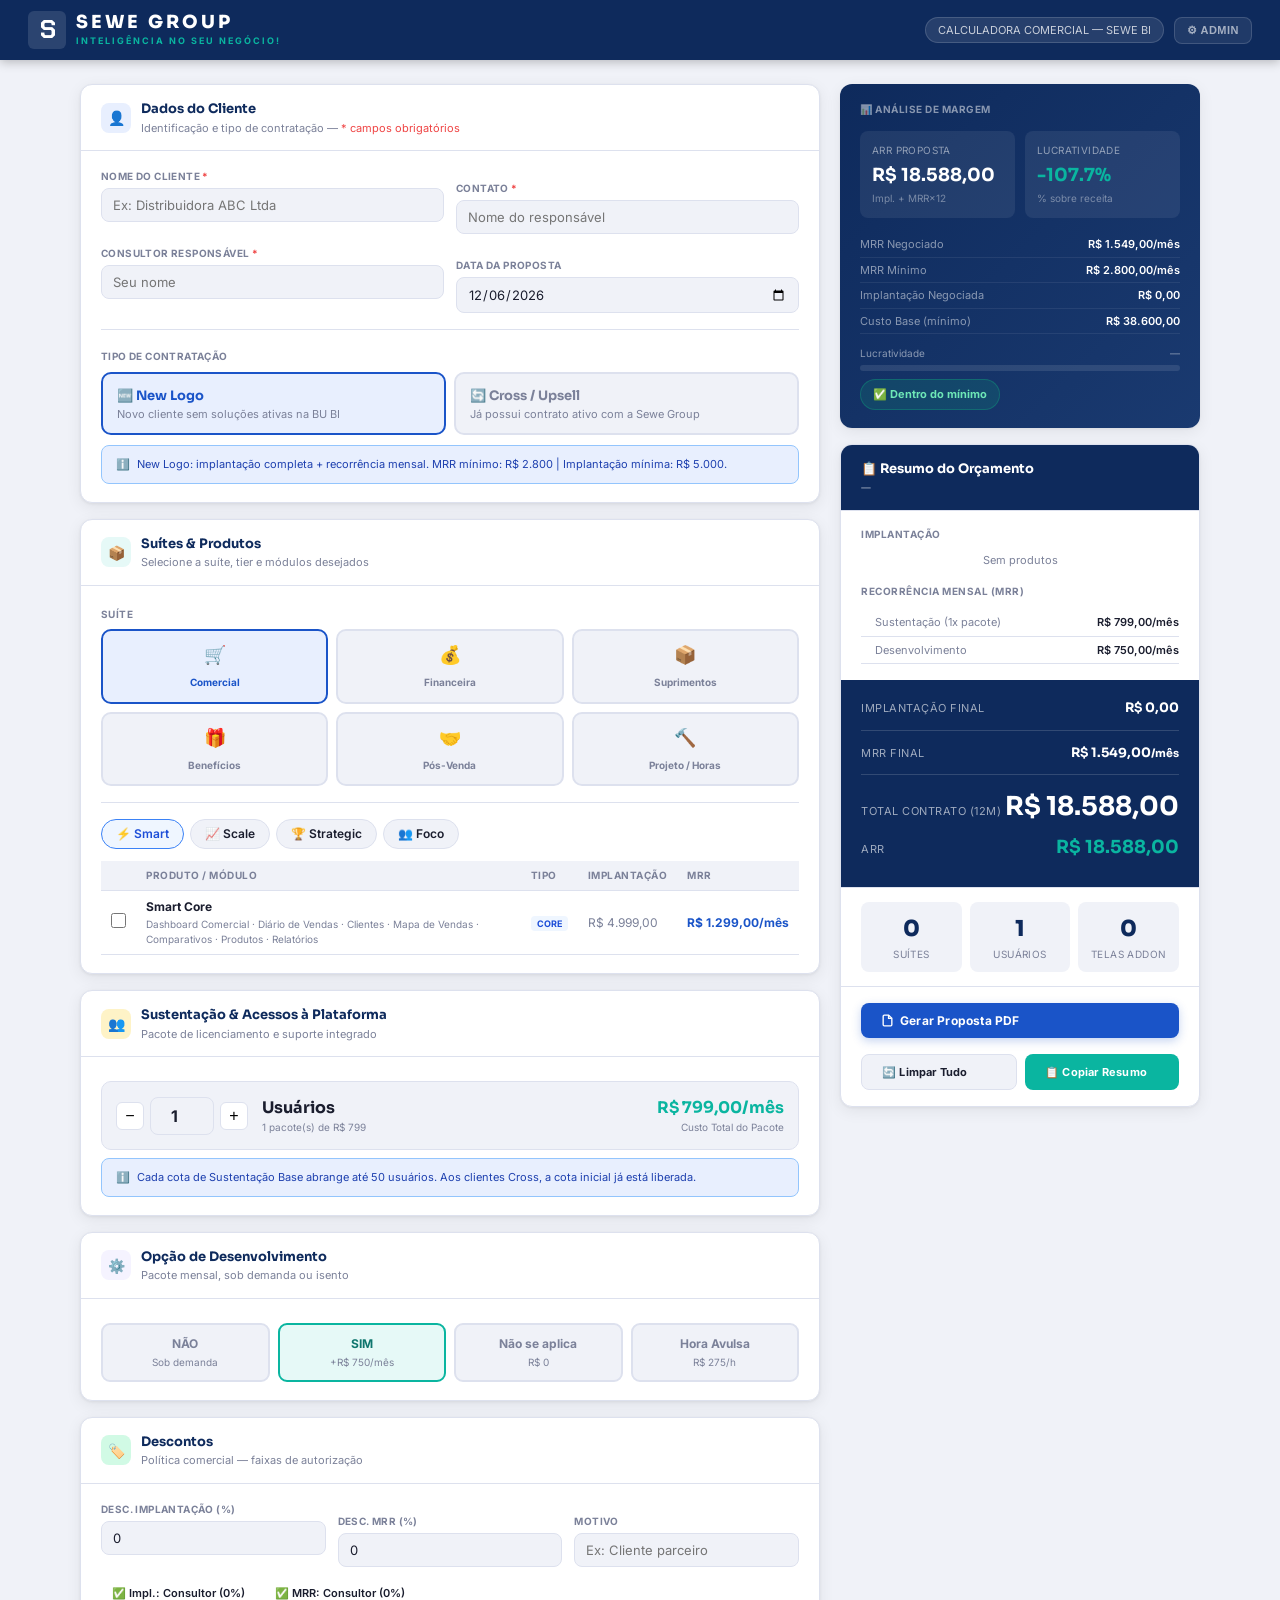
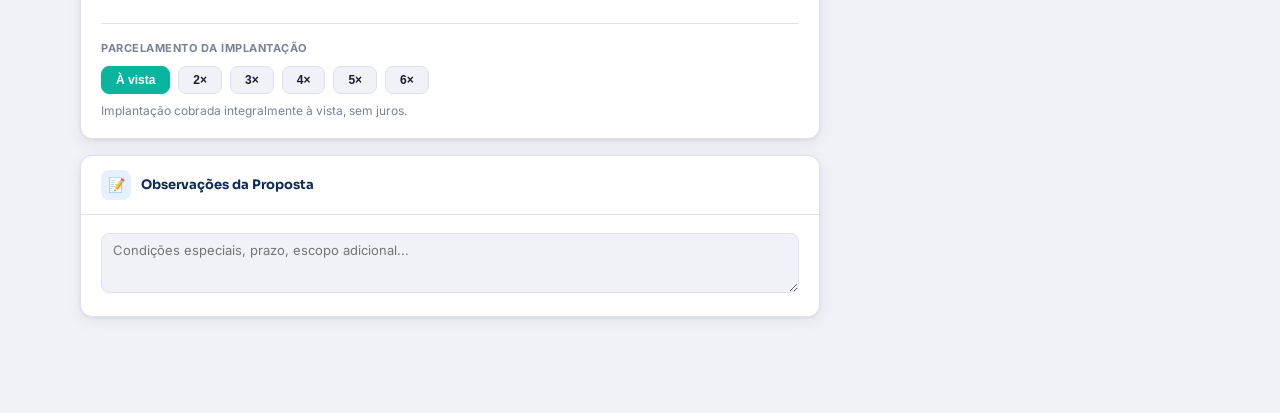
==== index.html @ e5d55eb3 "Update index.html" ====
<!DOCTYPE html>
<html lang="pt-BR">
<head>
<meta charset="UTF-8">
<meta name="viewport" content="width=device-width, initial-scale=1.0">
<title>Calculadora Comercial — Sewe Group BI</title>
<link rel="stylesheet" href="style.css">
<link href="https://fonts.googleapis.com/css2?family=Inter:wght@300;400;500;600;700&family=Sora:wght@600;700;800&family=Chakra+Petch:wght@700;800&display=swap" rel="stylesheet">
</head>
<body>

<div class="hdr">
  <div class="hdr-logo">
    <svg width="38" height="38" viewBox="0 0 38 38" fill="none" xmlns="http://www.w3.org/2000/svg">
      <rect width="38" height="38" rx="6" fill="white" fill-opacity="0.12"/>
      <text x="19" y="27" text-anchor="middle" font-family="'Chakra Petch','Arial Black',sans-serif" font-weight="800" font-size="26" fill="white" letter-spacing="-1">S</text>
    </svg>
    <div>
      <div style="color:#fff;font-family:'Sora',sans-serif;font-size:18px;font-weight:800;letter-spacing:3px;line-height:1.1">SEWE GROUP</div>
      <div style="color:#0ab5a0;font-size:9px;font-weight:700;letter-spacing:2px;text-transform:uppercase;margin-top:1px">Inteligência no seu negócio!</div>
    </div>
  </div>
  <div style="display:flex;align-items:center;gap:10px">
    <div class="hdr-pill">CALCULADORA COMERCIAL &mdash; SEWE BI</div>
    <button onclick="abrirAdmin()" title="Administração de Preços" style="background:rgba(255,255,255,.08);border:1px solid rgba(255,255,255,.15);color:rgba(255,255,255,.6);border-radius:8px;padding:6px 12px;cursor:pointer;font-size:11px;font-weight:600;letter-spacing:.5px;transition:all .2s" onmouseover="this.style.background='rgba(255,255,255,.18)';this.style.color='#fff'" onmouseout="this.style.background='rgba(255,255,255,.08)';this.style.color='rgba(255,255,255,.6)'">⚙ ADMIN</button>
  </div>
</div>

<div class="page">
<div class="main-grid">

<div>

  <div class="card">
    <div class="ch"><div class="ci blue">👤</div><div><div class="ct">Dados do Cliente</div><div class="cs">Identificação e tipo de contratação — <span style="color:var(--danger)">* campos obrigatórios</span></div></div></div>
    <div class="cb">
      <div class="g2">
        <div class="field"><label>Nome do Cliente <span style="color:var(--danger)">*</span></label><input type="text" id="cName" placeholder="Ex: Distribuidora ABC Ltda" oninput="calc();clearErr(this)"></div>
        <div class="field"><label>Contato <span style="color:var(--danger)">*</span></label><input type="text" id="cContact" placeholder="Nome do responsável" oninput="clearErr(this)"></div>
      </div>
      <div class="g2" style="margin-top:12px">
        <div class="field"><label>Consultor Responsável <span style="color:var(--danger)">*</span></label><input type="text" id="cConsult" placeholder="Seu nome" oninput="clearErr(this)"></div>
        <div class="field"><label>Data da Proposta</label><input type="date" id="cDate"></div>
      </div>
      <div class="divider"></div>
      <label>Tipo de Contratação</label>
      <div class="type-wrap">
        <div class="type-btn active" id="tb-NEWLOGO" onclick="setType('NEWLOGO')">
          <div class="type-tag">🆕 New Logo</div>
          <div class="type-desc">Novo cliente sem soluções ativas na BU BI</div>
        </div>
        <div class="type-btn" id="tb-CROSS" onclick="setType('CROSS')">
          <div class="type-tag">🔄 Cross / Upsell</div>
          <div class="type-desc">Já possui contrato ativo com a Sewe Group</div>
        </div>
      </div>
      <div id="type-alert" class="alert info" style="margin-top:10px">
        <span>ℹ️</span><span id="type-alert-txt">New Logo: implantação completa + recorrência mensal. MRR mínimo: R$ 2.800 | Implantação mínima: R$ 5.000.</span>
      </div>
    </div>
  </div>

  <div class="card">
    <div class="ch"><div class="ci teal">📦</div><div><div class="ct">Suítes & Produtos</div><div class="cs">Selecione a suíte, tier e módulos desejados</div></div></div>
    <div class="cb">
      <label>Suíte</label>
      <div class="suite-grid">
        <div class="suite-btn sel" id="sb-COMERCIAL" onclick="setSuite('COMERCIAL')"><span class="suite-emoji">🛒</span><span class="suite-lbl">Comercial</span></div>
        <div class="suite-btn" id="sb-FINANCEIRA" onclick="setSuite('FINANCEIRA')"><span class="suite-emoji">💰</span><span class="suite-lbl">Financeira</span></div>
        <div class="suite-btn" id="sb-SUPRIMENTOS" onclick="setSuite('SUPRIMENTOS')"><span class="suite-emoji">📦</span><span class="suite-lbl">Suprimentos</span></div>
        <div class="suite-btn" id="sb-BENEFICIOS" onclick="setSuite('BENEFICIOS')"><span class="suite-emoji">🎁</span><span class="suite-lbl">Benefícios</span></div>
        <div class="suite-btn" id="sb-POSVENDA" onclick="setSuite('POSVENDA')"><span class="suite-emoji">🤝</span><span class="suite-lbl">Pós-Venda</span></div>
        <div class="suite-btn" id="sb-PROJETO" onclick="setSuite('PROJETO')"><span class="suite-emoji">🔨</span><span class="suite-lbl">Projeto / Horas</span></div>
      </div>
      <div class="divider"></div>
      <div id="tier-tabs-wrap"></div>
      <table class="ptable">
        <thead><tr>
          <th style="width:28px"></th>
          <th>Produto / Módulo</th>
          <th>Tipo</th>
          <th>Implantação</th>
          <th>MRR</th>
        </tr></thead>
        <tbody id="ptbody"></tbody>
      </table>
    </div>
  </div>

  <div class="card" id="projeto-card" style="display:none">
    <div class="ch"><div class="ci purple">🔨</div><div><div class="ct">Suite Projeto — Horas de Desenvolvimento</div><div class="cs">Orçamento por hora técnica — valor padrão R$ 275/h</div></div></div>
    <div class="cb">
      <div class="g3">
        <div class="field">
          <label>Quantidade de Horas</label>
          <div style="display:flex;align-items:center;gap:6px">
            <button class="ubtn" onclick="changeHoras(-5)">−</button>
            <input type="number" id="projHoras" value="10" min="1" oninput="calc()" style="text-align:center;font-size:16px;font-weight:700">
            <button class="ubtn" onclick="changeHoras(5)">+</button>
          </div>
        </div>
        <div class="field">
          <label>Valor por Hora (R$)</label>
          <input type="number" id="projValHora" value="275" min="150" oninput="calc()" placeholder="275">
          <div id="proj-hora-alert" style="font-size:10px;color:var(--muted);margin-top:3px">Padrão: R$ 275/h · Mínimo: R$ 150/h</div>
        </div>
        <div class="field">
          <label>Total do Projeto</label>
          <div style="background:var(--bg);border:1.5px solid var(--border);border-radius:8px;padding:9px 12px;font-family:'Sora',sans-serif;font-size:16px;font-weight:700;color:var(--primary)" id="projTotal">R$ 0</div>
        </div>
      </div>
      <div class="field" style="margin-top:12px">
        <label>Descrição do Trabalho</label>
        <textarea id="projDesc" rows="3" placeholder="Descreva brevemente o escopo das horas: ex. Integração com ERP Totvs..."></textarea>
      </div>
      <div id="proj-min-alert" class="alert warn" style="margin-top:10px;display:none">
        <span>⚠️</span><span>Valor hora abaixo do mínimo de custo. O projeto ficará com margem negativa.</span>
      </div>
    </div>
  </div>

  <div class="card">
    <div class="ch"><div class="ci warn">👥</div><div><div class="ct">Sustentação & Acessos à Plataforma</div><div class="cs">Pacote de licenciamento e suporte integrado</div></div></div>
    <div class="cb">
      <div class="users-box">
        <div class="users-ctrl">
          <button class="ubtn" onclick="changeU(-1)">−</button>
          <input type="number" id="uQty" value="1" min="1" max="999" oninput="calc()">
          <button class="ubtn" onclick="changeU(1)">+</button>
        </div>
        <div class="u-unit">
          <div class="u-price" style="font-size: 16px; color: var(--text);">Usuários</div>
          <div class="u-label" id="sust-lbl-pacotes">1 pacote(s) de Sustentação Base</div>
        </div>
        <div class="u-total">
          <div class="u-totalval" id="sust-val-display" style="color:var(--teal)">R$ 799/mês</div>
          <div class="u-totallbl">Custo Total do Pacote</div>
        </div>
      </div>
      <div class="alert info" style="margin-top:8px">
        <span>ℹ️</span>
        <span id="user-alert-txt">Cada cota de Sustentação Base abrange até 50 usuários. Aos clientes Cross, a cota inicial já está liberada.</span>
      </div>
      <div id="sust-cross-msg" style="display:none;margin-top:6px;padding:10px 14px;background:rgba(10,181,160,.08);border:1.5px solid rgba(10,181,160,.25);border-radius:9px;font-size:12px;color:var(--teal)">
        ✓ Contrato Cross: Cota inicial de até 50 usuários liberada sem custo adicional.
      </div>
    </div>
  </div>

  <div class="card">
    <div class="ch"><div class="ci purple">⚙️</div><div><div class="ct">Opção de Desenvolvimento</div><div class="cs">Pacote mensal, sob demanda ou isento</div></div></div>
    <div class="cb">
      <div class="dev-select-wrap">
        <div class="dev-opt" id="dev-NAO" onclick="setDev('NAO')"><div class="dev-opt-lbl">NÃO</div><div class="dev-opt-val">Sob demanda</div></div>
        <div class="dev-opt active" id="dev-SIM" onclick="setDev('SIM')"><div class="dev-opt-lbl">SIM</div><div class="dev-opt-val">+R$ 750/mês</div></div>
        <div class="dev-opt" id="dev-NAOSE" onclick="setDev('NAOSE')"><div class="dev-opt-lbl">Não se aplica</div><div class="dev-opt-val">R$ 0</div></div>
        <div class="dev-opt" id="dev-HORA" onclick="setDev('HORA')"><div class="dev-opt-lbl">Hora Avulsa</div><div class="dev-opt-val">R$ 275/h</div></div>
      </div>
    </div>
  </div>

  <div class="card">
    <div class="ch"><div class="ci green">🏷️</div><div><div class="ct">Descontos</div><div class="cs">Política comercial — faixas de autorização</div></div></div>
    <div class="cb">
      <div class="g3">
        <div class="field"><label>Desc. Implantação (%)</label><input type="number" id="dImpl" value="0" min="0" max="100" step="1" oninput="calc()"></div>
        <div class="field"><label>Desc. MRR (%)</label><input type="number" id="dMRR" value="0" min="0" max="100" step="1" oninput="calc()"></div>
        <div class="field"><label>Motivo</label><input type="text" id="dReason" placeholder="Ex: Cliente parceiro"></div>
      </div>
      <div style="margin-top:10px">
        <span id="dfx-impl" class="dfx ok">✅ Implantação: Consultor</span>
        <span id="dfx-mrr" class="dfx ok">✅ MRR: Consultor</span>
      </div>
      <div id="disc-alert" style="display:none"></div>

      <div class="divider" style="margin:14px 0"></div>
      <label style="font-size:11px;font-weight:700;text-transform:uppercase;letter-spacing:.5px;color:var(--muted)">Parcelamento da Implantação</label>
      <div style="display:flex;gap:8px;flex-wrap:wrap;margin-top:8px" id="parcelas-btns">
        <button class="parcela-btn active" onclick="setParcelas(1)" data-p="1">À vista</button>
        <button class="parcela-btn" onclick="setParcelas(2)" data-p="2">2×</button>
        <button class="parcela-btn" onclick="setParcelas(3)" data-p="3">3×</button>
        <button class="parcela-btn" onclick="setParcelas(4)" data-p="4">4×</button>
        <button class="parcela-btn" onclick="setParcelas(5)" data-p="5">5×</button>
        <button class="parcela-btn" onclick="setParcelas(6)" data-p="6">6×</button>
      </div>
      <div id="parcela-preview" style="margin-top:8px;font-size:12px;color:var(--muted)">Implantação cobrada integralmente à vista, sem juros.</div>
    </div>
  </div>

  <div class="card">
    <div class="ch"><div class="ci blue">📝</div><div><div class="ct">Observações da Proposta</div></div></div>
    <div class="cb">
      <textarea id="propNotes" placeholder="Condições especiais, prazo, escopo adicional..."></textarea>
    </div>
  </div>

</div><div class="sidebar">

  <div class="margin-panel no-print">
    <div class="mp-title">📊 Análise de Margem</div>
    <div class="mp-grid">
      <div class="mp-box">
        <div class="mp-box-lbl">ARR Proposta</div>
        <div class="mp-box-val" id="mp-arr">R$ 0</div>
        <div class="mp-box-sub">Impl. + MRR×12</div>
      </div>
      <div class="mp-box highlight">
        <div class="mp-box-lbl">Lucratividade</div>
        <div class="mp-box-val" id="mp-arr-min">—</div>
        <div class="mp-box-sub" id="mp-arr-min-sub">% sobre receita</div>
      </div>
    </div>
    <div class="mp-row"><span class="lbl">MRR Negociado</span><span class="val" id="mp-mrr-neg">R$ 0</span></div>
    <div class="mp-row"><span class="lbl">MRR Mínimo</span><span class="val" id="mp-mrr-min">R$ 2.800</span></div>
    <div class="mp-row"><span class="lbl">Implantação Negociada</span><span class="val" id="mp-impl-neg">R$ 0</span></div>
    <div class="mp-row"><span class="lbl">Custo Base (mínimo)</span><span class="val" id="mp-impl-min">R$ 5.000</span></div>
    <div class="sig-wrap">
      <div class="sig-label">
        <span id="mp-pct-lbl">Lucratividade</span>
        <span id="mp-pct">—</span>
      </div>
      <div class="sig-bar"><div class="sig-fill" id="mp-bar" style="width:0%"></div></div>
    </div>
    <div id="mp-flag" class="mflag ok">✅ Dentro do mínimo</div>
  </div>

  <div class="card">
    <div class="ch" style="background:var(--primary)">
      <div style="color:#fff;font-family:'Sora',sans-serif;font-size:13px;font-weight:700;width:100%">
        📋 Resumo do Orçamento
        <div id="sb-cname" style="font-size:11px;opacity:.6;font-weight:400;margin-top:1px">—</div>
      </div>
    </div>

    <div class="sval-block">
      <div class="sval-title">Implantação</div>
      <div id="impl-lines"><div style="text-align:center;padding:12px;color:var(--muted);font-size:12px">Selecione produtos</div></div>
    </div>

    <div style="padding:0 20px 16px">
      <div class="sval-title">Recorrência Mensal (MRR)</div>
      <div id="mrr-lines"><div style="text-align:center;padding:12px;color:var(--muted);font-size:12px">Selecione produtos</div></div>
    </div>

    <div class="grand-block">
      <div class="grand-row">
        <span class="grand-lbl">Implantação Final</span>
        <span class="grand-val" id="gb-impl">R$ 0</span>
      </div>
      <div class="grand-sep" id="mrr-sep"></div>
      <div class="grand-row" id="mrr-row">
        <span class="grand-lbl">MRR Final</span>
        <span class="grand-val" id="gb-mrr">R$ 0<span style="font-size:11px;font-weight:400;opacity:.6">/mês</span></span>
      </div>
      <div class="grand-sep"></div>
      <div class="grand-row big">
        <span class="grand-lbl" id="total-lbl">Total Contrato (12m)</span>
        <span class="grand-val" id="gb-total">R$ 0</span>
      </div>
      <div class="grand-row arr" style="margin-top:8px" id="arr-row">
        <span class="grand-lbl">ARR</span>
        <span class="grand-val" id="gb-arr">R$ 0</span>
      </div>
    </div>

    <div class="neg-grid">
      <div class="neg-box"><div class="neg-num" id="neg-suites">0</div><div class="neg-lbl">Suítes</div></div>
      <div class="neg-box"><div class="neg-num" id="neg-users">1</div><div class="neg-lbl">Usuários</div></div>
      <div class="neg-box"><div class="neg-num" id="neg-addons">0</div><div class="neg-lbl">Telas Addon</div></div>
    </div>

    <div class="actions">
      <button class="btn btn-primary" onclick="gerarPDF()" style="flex:1">
        <svg width="13" height="13" viewBox="0 0 24 24" fill="none" stroke="currentColor" stroke-width="2.5"><path d="M14 2H6a2 2 0 0 0-2 2v16c0 1.1.9 2 2 2h12a2 2 0 0 0 2-2V8z"/><polyline points="14 2 14 8 20 8"/></svg>
        Gerar Proposta PDF
      </button>
    </div>
    <div class="actions" style="padding-top:0;border-top:none">
      <button class="btn btn-ghost" onclick="limpar()" style="flex:1;font-size:11px">🔄 Limpar Tudo</button>
      <button class="btn btn-teal" onclick="copiar()" id="btn-copiar" style="flex:1;font-size:11px">📋 Copiar Resumo</button>
    </div>
  </div>

</div></div></div><div id="admin-overlay" style="display:none;position:fixed;inset:0;z-index:9999;background:rgba(10,18,30,.85);backdrop-filter:blur(6px);align-items:center;justify-content:center">

  <div id="admin-login" style="background:#fff;border-radius:16px;padding:40px;width:360px;box-shadow:0 24px 80px rgba(0,0,0,.4)">
    <div style="text-align:center;margin-bottom:28px">
      <div style="font-family:'Chakra Petch',sans-serif;font-size:28px;font-weight:800;color:#0e2a5c;letter-spacing:2px">ADMIN</div>
      <div style="font-size:12px;color:#7b8199;margin-top:4px">Administração de Preços — Sewe Group</div>
    </div>
    <div style="margin-bottom:16px">
      <label style="font-size:11px;font-weight:700;text-transform:uppercase;letter-spacing:.5px;color:#7b8199;display:block;margin-bottom:6px">Senha de acesso</label>
      <input id="admin-pwd-input" type="password" placeholder="••••••••" onkeydown="if(event.key==='Enter')checkAdminPwd()" style="width:100%;padding:12px 14px;border:2px solid #e5e7eb;border-radius:8px;font-size:14px;outline:none;box-sizing:border-box;transition:border .2s" onfocus="this.style.borderColor='#0e2a5c'" onblur="this.style.borderColor='#e5e7eb'">
      <div id="admin-pwd-err" style="color:#dc2626;font-size:11px;margin-top:6px;display:none">Senha incorreta. Tente novamente.</div>
    </div>
    <button onclick="checkAdminPwd()" style="width:100%;padding:13px;background:#0e2a5c;color:#fff;border:none;border-radius:8px;font-size:13px;font-weight:700;cursor:pointer;letter-spacing:.5px">ENTRAR</button>
    <button onclick="fecharAdmin()" style="width:100%;padding:10px;background:transparent;color:#7b8199;border:none;font-size:12px;cursor:pointer;margin-top:8px">Cancelar</button>
  </div>

  <div id="admin-panel" style="display:none;background:#f5f6fa;border-radius:16px;width:96vw;max-width:1100px;max-height:92vh;overflow:hidden;box-shadow:0 24px 80px rgba(0,0,0,.5);flex-direction:column">
    <div style="background:#0e2a5c;padding:18px 28px;display:flex;justify-content:space-between;align-items:center;flex-shrink:0">
      <div style="display:flex;align-items:center;gap:12px">
        <div style="font-family:'Chakra Petch',sans-serif;font-size:18px;font-weight:800;color:#fff;letter-spacing:2px">ADMIN</div>
        <div style="background:rgba(10,181,160,.2);border:1px solid #0ab5a0;color:#0ab5a0;font-size:10px;font-weight:700;padding:3px 10px;border-radius:20px;letter-spacing:1px">TABELA DE PREÇOS</div>
      </div>
      <div style="display:flex;gap:10px;align-items:center">
        <button onclick="salvarAdmin()" style="background:#0ab5a0;color:#fff;border:none;padding:9px 20px;border-radius:8px;font-size:12px;font-weight:700;cursor:pointer;letter-spacing:.5px">💾 SALVAR ALTERAÇÕES</button>
        <button onclick="resetarAdmin()" style="background:rgba(220,38,38,.15);color:#fca5a5;border:1px solid rgba(220,38,38,.3);padding:9px 16px;border-radius:8px;font-size:11px;font-weight:600;cursor:pointer">↩ Restaurar Padrão</button>
        <button onclick="fecharAdmin()" style="background:rgba(255,255,255,.1);color:rgba(255,255,255,.7);border:none;width:34px;height:34px;border-radius:8px;font-size:18px;cursor:pointer;display:flex;align-items:center;justify-content:center">×</button>
      </div>
    </div>
    <div id="admin-tabs" style="background:#fff;border-bottom:2px solid #e5e7eb;display:flex;gap:0;flex-shrink:0;overflow-x:auto"></div>
    <div id="admin-content" style="overflow-y:auto;flex:1;padding:24px 28px"></div>
    <div style="background:#fff;border-top:1px solid #e5e7eb;padding:12px 28px;font-size:11px;color:#7b8199;flex-shrink:0">
      ⚠️ As alterações são salvas localmente neste navegador. Formato: <code style="background:#f0f2f8;padding:1px 5px;border-radius:3px">NL = [Implantação, MRR/mês] &nbsp;·&nbsp; CR = [Implantação, MRR/mês]</code> &nbsp;&nbsp;|&nbsp;&nbsp; NL = New Logo &nbsp;·&nbsp; CR = Cross/Upsell
    </div>
  </div>
</div>

<script src="script.js"></script>
</body>
</html>
---- style.css ----
:root {
  --bg:       #f0f2f8;
  --white:    #ffffff;
  --border:   #dde1ee;
  --text:     #1a1d2e;
  --muted:    #7b8199;
  --primary:  #0e2a5c;
  --accent:   #1a54c8;
  --alight:   #e8effe;
  --teal:     #0ab5a0;
  --tlight:   #e6f9f7;
  --warn:     #f59e0b;
  --wlight:   #fef3c7;
  --danger:   #ef4444;
  --dlight:   #fee2e2;
  --green:    #10b981;
  --glight:   #d1fae5;
  --r: 12px;
  --sh: 0 1px 3px rgba(0,0,0,.06), 0 4px 16px rgba(0,0,0,.07);
}
*{box-sizing:border-box;margin:0;padding:0}
body{font-family:'Inter',sans-serif;background:var(--bg);color:var(--text);font-size:13px;line-height:1.5}
.hdr{background:var(--primary);height:60px;display:flex;align-items:center;justify-content:space-between;padding:0 28px;position:sticky;top:0;z-index:200;box-shadow:0 2px 10px rgba(0,0,0,.25)}
.hdr-logo{display:flex;align-items:center;gap:10px}
.hdr-mark{width:34px;height:34px;background:linear-gradient(135deg,#1a54c8,#0ab5a0);border-radius:8px;display:flex;align-items:center;justify-content:center;color:#fff;font-family:'Sora',sans-serif;font-weight:800;font-size:15px}
.hdr-name{color:#fff;font-family:'Sora',sans-serif;font-size:17px;font-weight:700}
.hdr-name span{color:#0ab5a0}
.hdr-pill{background:rgba(255,255,255,.1);color:rgba(255,255,255,.75);font-size:11px;padding:4px 12px;border-radius:20px;border:1px solid rgba(255,255,255,.15)}
.page{max-width:1160px;margin:0 auto;padding:24px 20px 80px}
.main-grid{display:grid;grid-template-columns:1fr 360px;gap:20px;align-items:start}
.card{background:var(--white);border:1px solid var(--border);border-radius:var(--r);box-shadow:var(--sh);overflow:hidden;margin-bottom:16px}
.ch{padding:14px 20px;border-bottom:1px solid var(--border);display:flex;align-items:center;gap:10px}
.ci{width:30px;height:30px;border-radius:8px;display:flex;align-items:center;justify-content:center;font-size:14px;flex-shrink:0}
.ci.blue{background:var(--alight)} .ci.teal{background:var(--tlight)} .ci.warn{background:var(--wlight)} .ci.purple{background:#f5f3ff} .ci.green{background:var(--glight)}
.ct{font-family:'Sora',sans-serif;font-size:13px;font-weight:700;color:var(--primary)}
.cs{font-size:11px;color:var(--muted);margin-top:1px}
.cb{padding:18px 20px}
.field{display:flex;flex-direction:column;gap:4px}
.field+.field{margin-top:12px}
label{font-size:10px;font-weight:700;color:var(--muted);letter-spacing:.4px;text-transform:uppercase}
input[type=text],input[type=number],input[type=date],select,textarea{background:var(--bg);border:1.5px solid var(--border);border-radius:8px;color:var(--text);font-family:'Inter',sans-serif;font-size:13px;padding:8px 11px;outline:none;transition:border-color .15s;width:100%}
input:focus,select:focus,textarea:focus{border-color:var(--accent);background:#fff}
textarea{resize:vertical;min-height:60px}
.g2{display:grid;grid-template-columns:1fr 1fr;gap:12px}
.g3{display:grid;grid-template-columns:1fr 1fr 1fr;gap:12px}
.divider{height:1px;background:var(--border);margin:16px 0}
.type-wrap{display:grid;grid-template-columns:1fr 1fr;gap:8px;margin-top:6px}
.type-btn{padding:12px 14px;border:2px solid var(--border);border-radius:10px;cursor:pointer;transition:all .2s;background:var(--bg)}
.type-btn.active{border-color:var(--accent);background:var(--alight)}
.type-tag{font-family:'Sora',sans-serif;font-size:13px;font-weight:700;color:var(--muted)}
.type-btn.active .type-tag{color:var(--accent)}
.type-desc{font-size:11px;color:var(--muted);margin-top:2px;line-height:1.3}
.suite-grid{display:grid;grid-template-columns:repeat(3,1fr);gap:8px;margin-top:6px}
.suite-btn{padding:10px 6px;border:2px solid var(--border);border-radius:10px;cursor:pointer;transition:all .2s;background:var(--bg);text-align:center}
.suite-btn.sel{border-color:var(--accent);background:var(--alight)}
.suite-emoji{font-size:18px;display:block;margin-bottom:4px}
.suite-lbl{font-size:10px;font-weight:700;color:var(--muted);line-height:1.2}
.suite-btn.sel .suite-lbl{color:var(--accent)}
.tier-tabs{display:flex;gap:6px;margin-bottom:12px;flex-wrap:wrap}
.ttab{padding:5px 14px;border-radius:20px;border:1.5px solid var(--border);font-size:12px;font-weight:600;cursor:pointer;transition:all .2s;background:var(--bg)}
.ttab.active.smart{background:#eff6ff;border-color:#3b82f6;color:#1d4ed8}
.ttab.active.scale{background:#f0fdf4;border-color:#22c55e;color:#15803d}
.ttab.active.strategic{background:#faf5ff;border-color:#a855f7;color:#7e22ce}
.ptable{width:100%;border-collapse:collapse}
.ptable th{font-size:10px;font-weight:700;color:var(--muted);text-transform:uppercase;letter-spacing:.5px;padding:7px 10px;background:var(--bg);border-bottom:1px solid var(--border);text-align:left}
.ptable td{padding:7px 10px;border-bottom:1px solid var(--border);font-size:12px;vertical-align:middle}
.pchk{width:15px;height:15px;cursor:pointer;accent-color:var(--accent)}
.badge-core{font-size:9px;padding:2px 6px;border-radius:4px;font-weight:700;background:#eff6ff;color:#1d4ed8}
.badge-addon{font-size:9px;padding:2px 6px;border-radius:4px;font-weight:700;background:#fff7ed;color:#c2410c}
.pval{font-weight:700;color:var(--accent);font-size:11px}
.pimpl{font-size:11px;color:var(--muted)}
.dev-select-wrap{display:grid;grid-template-columns:1fr 1fr 1fr 1fr;gap:8px;margin-top:6px}
.dev-opt{padding:10px;border:2px solid var(--border);border-radius:9px;cursor:pointer;text-align:center;transition:all .2s;background:var(--bg)}
.dev-opt.active{border-color:var(--teal);background:var(--tlight)}
.dev-opt-lbl{font-size:12px;font-weight:700;color:var(--muted)}
.dev-opt.active .dev-opt-lbl{color:#0f766e}
.dev-opt-val{font-size:10px;color:var(--muted);margin-top:2px}
.users-box{background:var(--bg);border:1.5px solid var(--border);border-radius:10px;padding:14px;display:flex;align-items:center;gap:14px;margin-top:6px}
.users-ctrl{display:flex;align-items:center;gap:6px}
.users-ctrl input{width:64px;text-align:center;font-size:16px;font-weight:700}
.ubtn{width:28px;height:28px;border:1.5px solid var(--border);background:var(--white);border-radius:6px;cursor:pointer;font-size:16px;display:flex;align-items:center;justify-content:center;transition:all .15s}
.u-unit{flex:1}
.u-price{font-family:'Sora',sans-serif;font-size:18px;font-weight:700;color:var(--teal)}
.u-label{font-size:10px;color:var(--muted)}
.u-total{text-align:right}
.u-totalval{font-family:'Sora',sans-serif;font-size:16px;font-weight:700;color:var(--primary)}
.u-totallbl{font-size:10px;color:var(--muted)}
.sidebar{position:sticky;top:76px}
.sval-block{padding:16px 20px}
.sval-title{font-size:10px;text-transform:uppercase;letter-spacing:.5px;font-weight:700;color:var(--muted);margin-bottom:10px}
.sval-row{display:flex;justify-content:space-between;align-items:center;padding:5px 0;border-bottom:1px solid var(--border);font-size:12px}
.sval-lbl{color:var(--muted)}
.sval-val{font-weight:600}
.sval-indent{padding-left:14px;font-size:11px}
.grand-block{background:var(--primary);padding:18px 20px}
.grand-row{display:flex;justify-content:space-between;align-items:baseline;margin-bottom:8px}
.grand-lbl{font-size:11px;color:rgba(255,255,255,.6);text-transform:uppercase;letter-spacing:.5px}
.grand-val{font-family:'Sora',sans-serif;font-size:13px;font-weight:700;color:#fff}
.grand-row.big .grand-val{font-size:26px}
.grand-row.arr .grand-val{font-size:18px;color:#0ab5a0}
.grand-sep{height:1px;background:rgba(255,255,255,.15);margin:12px 0}
.margin-panel{background:linear-gradient(135deg,#0e2a5c,#1a3a70);border-radius:var(--r);padding:18px 20px;margin-bottom:16px;box-shadow:var(--sh)}
.mp-title{font-size:10px;font-weight:700;text-transform:uppercase;letter-spacing:.5px;color:rgba(255,255,255,.5);margin-bottom:14px;display:flex;align-items:center;gap:6px}
.mp-grid{display:grid;grid-template-columns:1fr 1fr;gap:10px;margin-bottom:14px}
.mp-box{background:rgba(255,255,255,.07);border-radius:8px;padding:12px}
.mp-box-lbl{font-size:10px;color:rgba(255,255,255,.5);text-transform:uppercase;letter-spacing:.4px;margin-bottom:4px}
.mp-box-val{font-family:'Sora',sans-serif;font-size:18px;font-weight:700;color:#fff}
.mp-box-sub{font-size:10px;color:rgba(255,255,255,.4);margin-top:2px}
.mp-box.highlight .mp-box-val{color:#0ab5a0}
.mp-row{display:flex;justify-content:space-between;align-items:center;font-size:11px;padding:4px 0;border-bottom:1px solid rgba(255,255,255,.07)}
.mp-row .lbl{color:rgba(255,255,255,.5)}
.mp-row .val{color:#fff;font-weight:600}
.sig-wrap{margin-top:12px}
.sig-label{font-size:10px;color:rgba(255,255,255,.5);margin-bottom:4px;display:flex;justify-content:space-between}
.sig-bar{height:6px;background:rgba(255,255,255,.1);border-radius:4px;overflow:hidden}
.sig-fill{height:100%;border-radius:4px;transition:width .4s,background .4s;background:#10b981}
.mflag{display:inline-flex;align-items:center;gap:5px;padding:6px 12px;border-radius:20px;font-size:11px;font-weight:700;margin-top:8px}
.mflag.ok{background:rgba(16,185,129,.15);color:#6ee7b7;border:1px solid rgba(16,185,129,.3)}
.mflag.warn{background:rgba(245,158,11,.15);color:#fcd34d;border:1px solid rgba(245,158,11,.3)}
.mflag.bad{background:rgba(239,68,68,.15);color:#fca5a5;border:1px solid rgba(239,68,68,.3)}
.neg-grid{display:grid;grid-template-columns:repeat(3,1fr);gap:8px;padding:14px 20px;border-top:1px solid var(--border)}
.neg-box{background:var(--bg);border-radius:8px;padding:10px;text-align:center}
.neg-num{font-family:'Sora',sans-serif;font-size:22px;font-weight:800;color:var(--primary)}
.neg-lbl{font-size:10px;color:var(--muted);text-transform:uppercase;letter-spacing:.4px;margin-top:2px}
.alert{padding:10px 14px;border-radius:8px;font-size:11px;display:flex;gap:7px;align-items:flex-start;margin-top:10px}
.alert.info{background:var(--alight);color:#1e40af;border:1px solid #93c5fd}
.alert.warn{background:var(--wlight);color:#92400e;border:1px solid #fcd34d}
.alert.danger{background:var(--dlight);color:#991b1b;border:1px solid #fca5a5}
.dfx{display:inline-flex;align-items:center;gap:5px;padding:5px 11px;border-radius:20px;font-size:11px;font-weight:600;margin:3px 4px 3px 0}
.parcela-btn{padding:6px 14px;border-radius:8px;border:1.5px solid var(--border);background:var(--bg);color:var(--body);font-size:12px;font-weight:600;cursor:pointer;transition:all .15s}
.parcela-btn.active{background:var(--teal);border-color:var(--teal);color:#fff}
.btn{display:inline-flex;align-items:center;gap:6px;padding:10px 20px;border-radius:8px;font-family:'Inter',sans-serif;font-size:12px;font-weight:700;cursor:pointer;border:none;transition:all .2s;letter-spacing:.2px}
.btn-primary{background:var(--accent);color:#fff;box-shadow:0 3px 10px rgba(26,84,200,.25)}
.btn-teal{background:var(--teal);color:#fff;}
.btn-ghost{background:var(--bg);color:var(--text);border:1.5px solid var(--border)}
.actions{display:flex;gap:8px;padding:16px 20px;border-top:1px solid var(--border);flex-wrap:wrap}
@media(max-width:820px){.main-grid{grid-template-columns:1fr}.sidebar{position:static}.suite-grid{grid-template-columns:repeat(3,1fr)}.g2,.g3{grid-template-columns:1fr}}
@media print{.hdr,.actions,.margin-panel,.no-print{display:none!important}.sidebar{position:static!important}.card{box-shadow:none}.page{padding:0}body{background:#fff}}
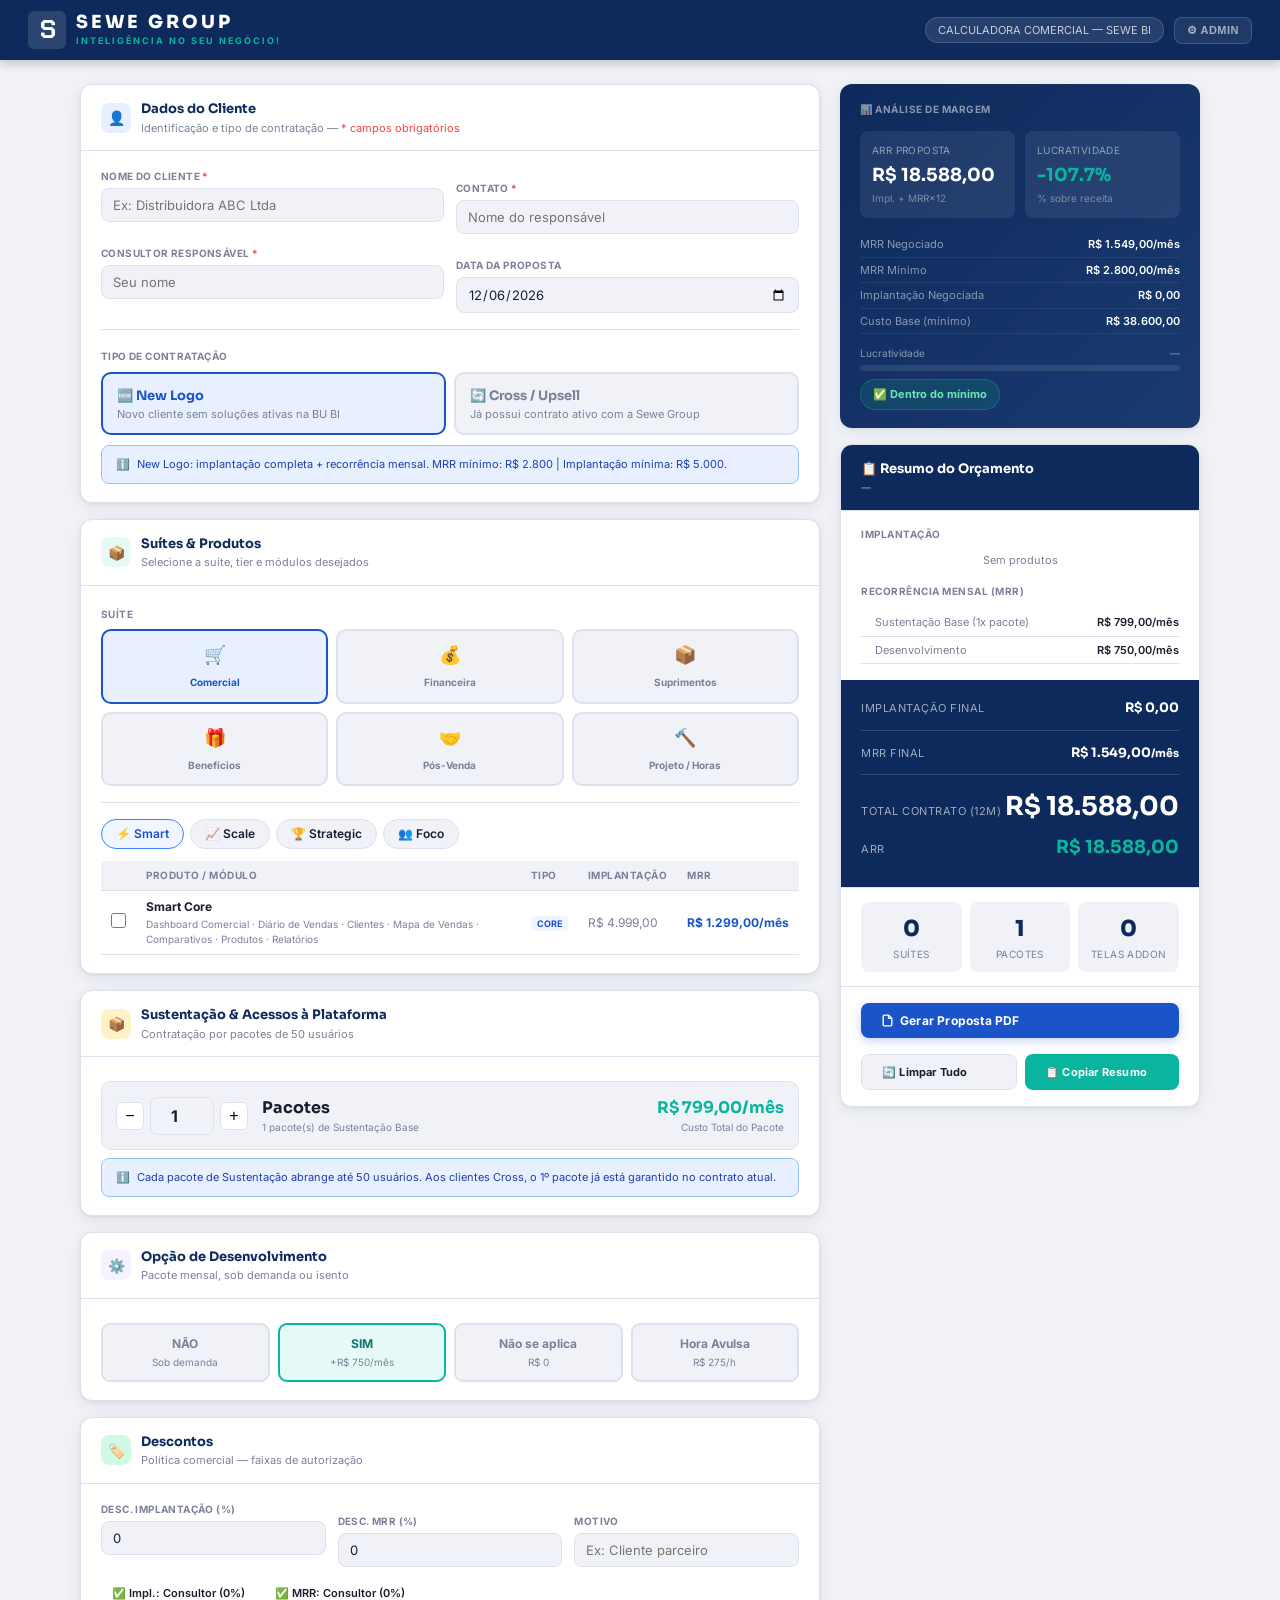
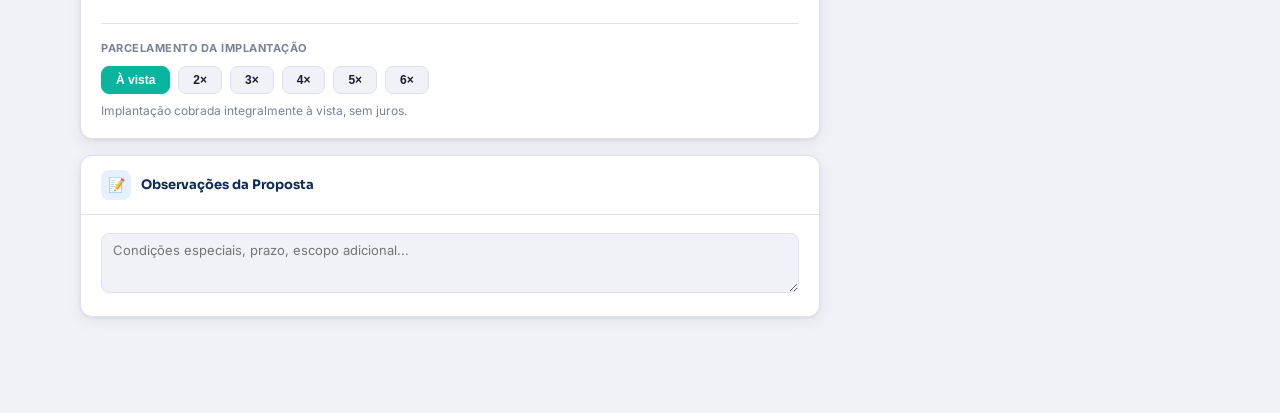
==== commit 2770283e: "Update index.html" ====
--- a/index.html
+++ b/index.html
@@ -120,17 +120,17 @@
   </div>
 
   <div class="card">
-    <div class="ch"><div class="ci warn">👥</div><div><div class="ct">Sustentação & Acessos à Plataforma</div><div class="cs">Pacote de licenciamento e suporte integrado</div></div></div>
+    <div class="ch"><div class="ci warn">📦</div><div><div class="ct">Sustentação & Acessos à Plataforma</div><div class="cs">Contratação por pacotes de 50 usuários</div></div></div>
     <div class="cb">
       <div class="users-box">
         <div class="users-ctrl">
           <button class="ubtn" onclick="changeU(-1)">−</button>
-          <input type="number" id="uQty" value="1" min="1" max="999" oninput="calc()">
+          <input type="number" id="uQty" value="1" min="1" max="99" oninput="calc()" title="Quantidade de Pacotes">
           <button class="ubtn" onclick="changeU(1)">+</button>
         </div>
         <div class="u-unit">
-          <div class="u-price" style="font-size: 16px; color: var(--text);">Usuários</div>
-          <div class="u-label" id="sust-lbl-pacotes">1 pacote(s) de Sustentação Base</div>
+          <div class="u-price" style="font-size: 16px; color: var(--text);">Pacotes</div>
+          <div class="u-label" id="sust-lbl-pacotes">Libera até 50 usuários</div>
         </div>
         <div class="u-total">
           <div class="u-totalval" id="sust-val-display" style="color:var(--teal)">R$ 799/mês</div>
@@ -139,10 +139,10 @@
       </div>
       <div class="alert info" style="margin-top:8px">
         <span>ℹ️</span>
-        <span id="user-alert-txt">Cada cota de Sustentação Base abrange até 50 usuários. Aos clientes Cross, a cota inicial já está liberada.</span>
+        <span id="user-alert-txt">Cada pacote de Sustentação abrange até 50 usuários. Aos clientes Cross, o 1º pacote já está garantido no contrato atual.</span>
       </div>
       <div id="sust-cross-msg" style="display:none;margin-top:6px;padding:10px 14px;background:rgba(10,181,160,.08);border:1.5px solid rgba(10,181,160,.25);border-radius:9px;font-size:12px;color:var(--teal)">
-        ✓ Contrato Cross: Cota inicial de até 50 usuários liberada sem custo adicional.
+        ✓ Contrato Cross: O primeiro pacote (50 usuários) é isento de cobrança adicional.
       </div>
     </div>
   </div>
@@ -265,7 +265,7 @@
 
     <div class="neg-grid">
       <div class="neg-box"><div class="neg-num" id="neg-suites">0</div><div class="neg-lbl">Suítes</div></div>
-      <div class="neg-box"><div class="neg-num" id="neg-users">1</div><div class="neg-lbl">Usuários</div></div>
+      <div class="neg-box"><div class="neg-num" id="neg-users">1</div><div class="neg-lbl">Pacotes</div></div>
       <div class="neg-box"><div class="neg-num" id="neg-addons">0</div><div class="neg-lbl">Telas Addon</div></div>
     </div>
 
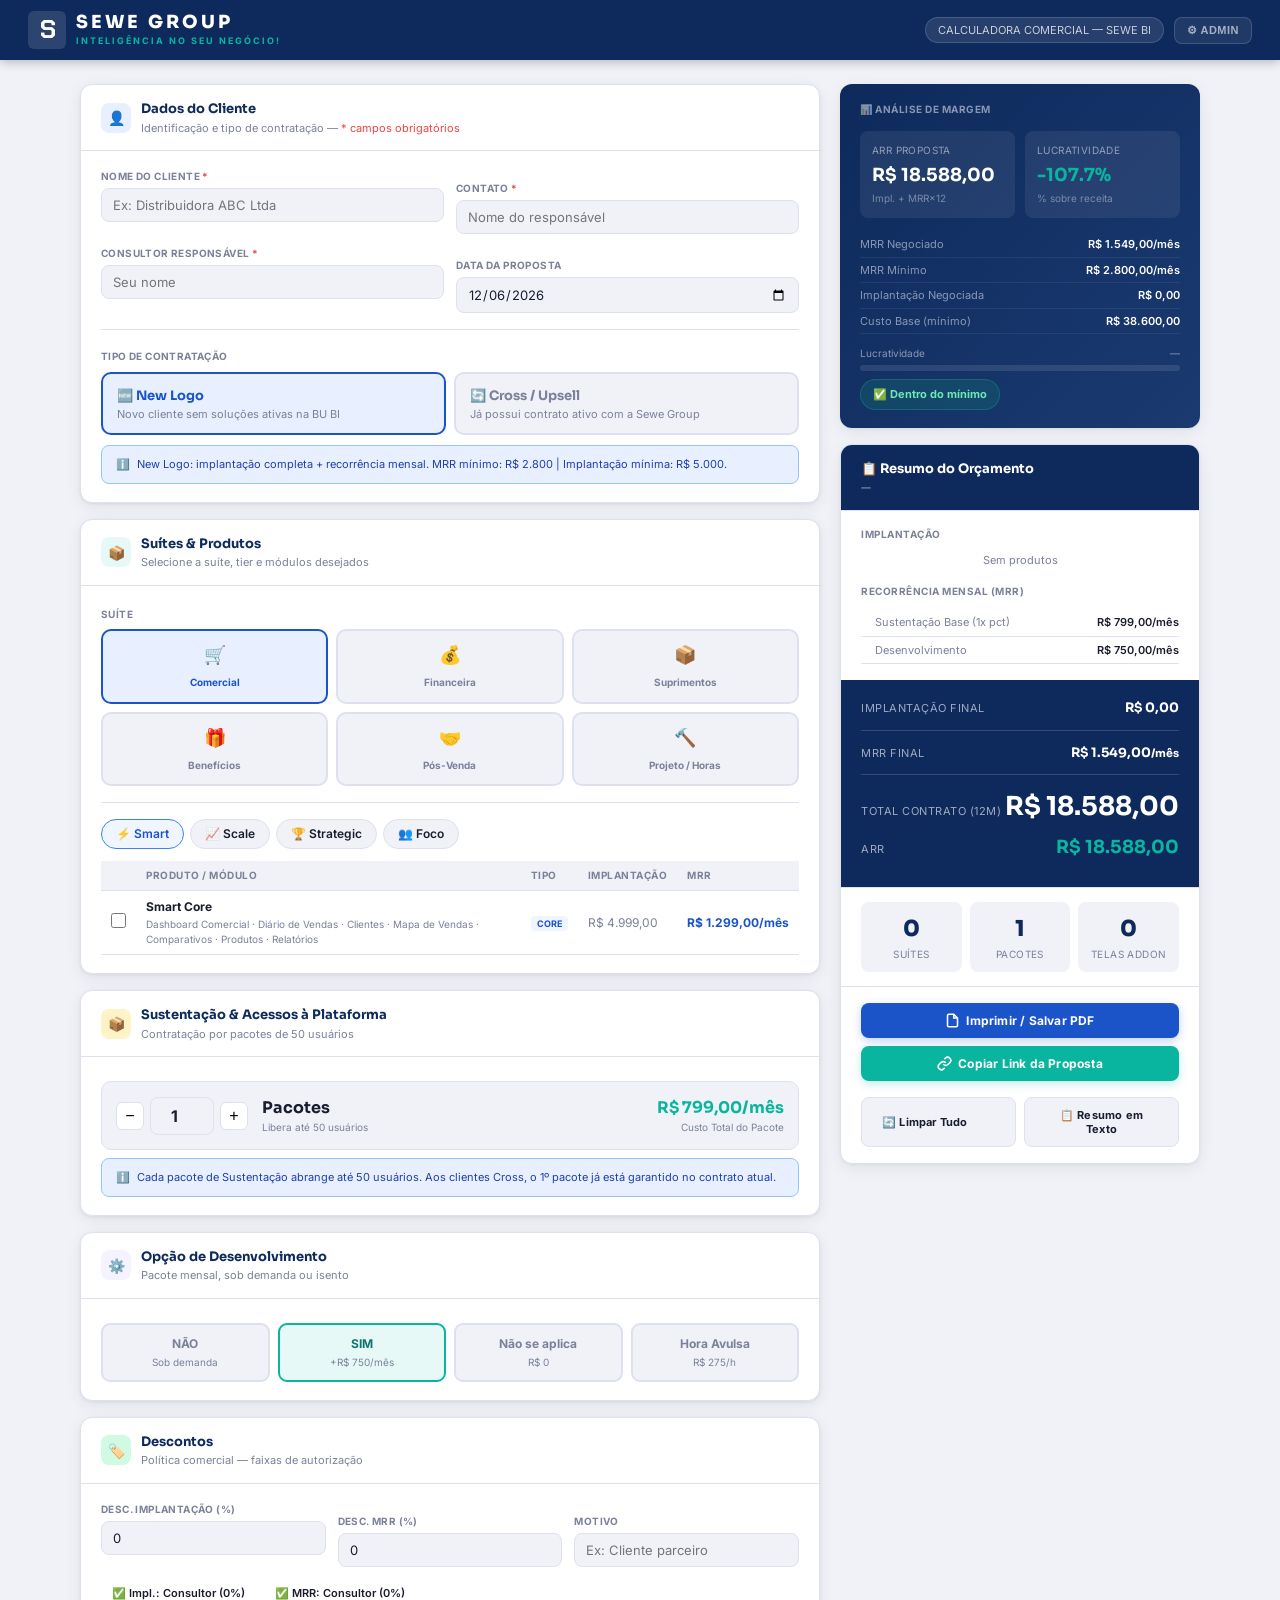
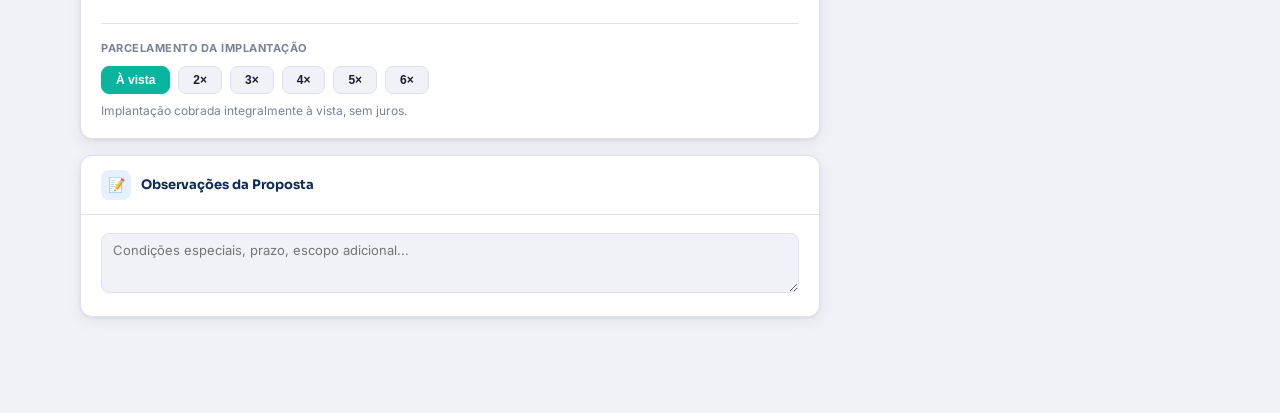
==== commit 7b1a515e: "Update index.html" ====
--- a/index.html
+++ b/index.html
@@ -269,20 +269,25 @@
       <div class="neg-box"><div class="neg-num" id="neg-addons">0</div><div class="neg-lbl">Telas Addon</div></div>
     </div>
 
-    <div class="actions">
-      <button class="btn btn-primary" onclick="gerarPDF()" style="flex:1">
-        <svg width="13" height="13" viewBox="0 0 24 24" fill="none" stroke="currentColor" stroke-width="2.5"><path d="M14 2H6a2 2 0 0 0-2 2v16c0 1.1.9 2 2 2h12a2 2 0 0 0 2-2V8z"/><polyline points="14 2 14 8 20 8"/></svg>
-        Gerar Proposta PDF
+    <div class="actions" style="flex-direction: column;">
+      <button class="btn btn-primary" onclick="gerarPDF()" style="width: 100%; justify-content: center;">
+        <svg width="15" height="15" viewBox="0 0 24 24" fill="none" stroke="currentColor" stroke-width="2.5"><path d="M14 2H6a2 2 0 0 0-2 2v16c0 1.1.9 2 2 2h12a2 2 0 0 0 2-2V8z"/><polyline points="14 2 14 8 20 8"/></svg>
+        Imprimir / Salvar PDF
+      </button>
+      <button class="btn btn-teal" onclick="gerarLink()" id="btn-link" style="width: 100%; justify-content: center; background: #0ab5a0; box-shadow: 0 3px 10px rgba(10,181,160,.25);">
+        <svg width="15" height="15" viewBox="0 0 24 24" fill="none" stroke="currentColor" stroke-width="2.5"><path d="M10 13a5 5 0 0 0 7.54.54l3-3a5 5 0 0 0-7.07-7.07l-1.72 1.71"></path><path d="M14 11a5 5 0 0 0-7.54-.54l-3 3a5 5 0 0 0 7.07 7.07l1.71-1.71"></path></svg>
+        Copiar Link da Proposta
       </button>
     </div>
     <div class="actions" style="padding-top:0;border-top:none">
       <button class="btn btn-ghost" onclick="limpar()" style="flex:1;font-size:11px">🔄 Limpar Tudo</button>
-      <button class="btn btn-teal" onclick="copiar()" id="btn-copiar" style="flex:1;font-size:11px">📋 Copiar Resumo</button>
-    </div>
-  </div>
-
-</div></div></div><div id="admin-overlay" style="display:none;position:fixed;inset:0;z-index:9999;background:rgba(10,18,30,.85);backdrop-filter:blur(6px);align-items:center;justify-content:center">
-
+      <button class="btn btn-ghost" onclick="copiar()" id="btn-copiar" style="flex:1;font-size:11px">📋 Resumo em Texto</button>
+    </div>
+  </div>
+
+</div></div></div>
+
+<div id="admin-overlay" style="display:none;position:fixed;inset:0;z-index:9999;background:rgba(10,18,30,.85);backdrop-filter:blur(6px);align-items:center;justify-content:center">
   <div id="admin-login" style="background:#fff;border-radius:16px;padding:40px;width:360px;box-shadow:0 24px 80px rgba(0,0,0,.4)">
     <div style="text-align:center;margin-bottom:28px">
       <div style="font-family:'Chakra Petch',sans-serif;font-size:28px;font-weight:800;color:#0e2a5c;letter-spacing:2px">ADMIN</div>
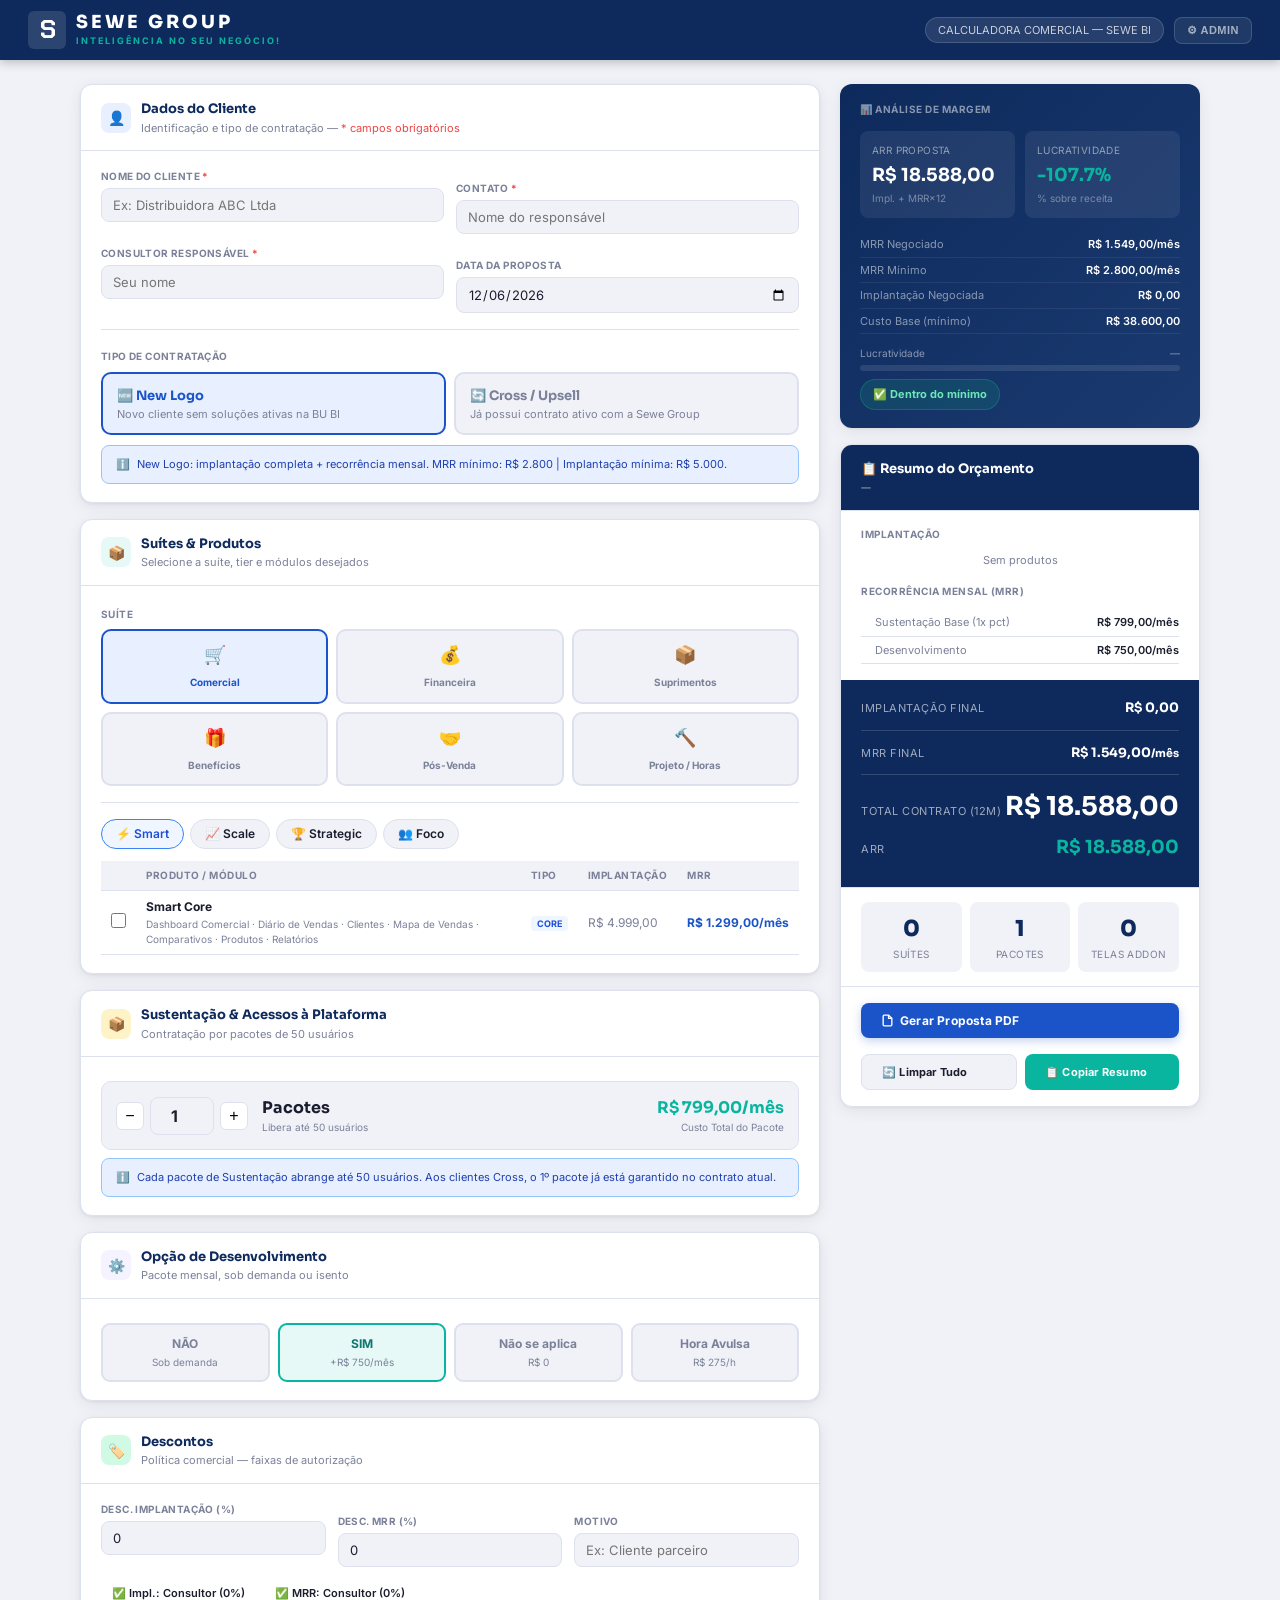
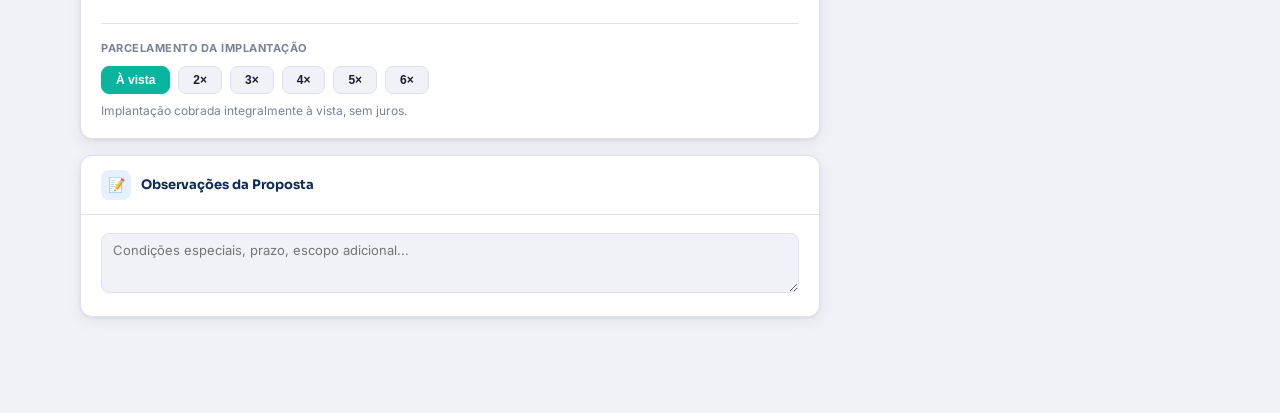
==== commit c281f7d4: "Update index.html" ====
--- a/index.html
+++ b/index.html
@@ -269,25 +269,20 @@
       <div class="neg-box"><div class="neg-num" id="neg-addons">0</div><div class="neg-lbl">Telas Addon</div></div>
     </div>
 
-    <div class="actions" style="flex-direction: column;">
-      <button class="btn btn-primary" onclick="gerarPDF()" style="width: 100%; justify-content: center;">
-        <svg width="15" height="15" viewBox="0 0 24 24" fill="none" stroke="currentColor" stroke-width="2.5"><path d="M14 2H6a2 2 0 0 0-2 2v16c0 1.1.9 2 2 2h12a2 2 0 0 0 2-2V8z"/><polyline points="14 2 14 8 20 8"/></svg>
-        Imprimir / Salvar PDF
-      </button>
-      <button class="btn btn-teal" onclick="gerarLink()" id="btn-link" style="width: 100%; justify-content: center; background: #0ab5a0; box-shadow: 0 3px 10px rgba(10,181,160,.25);">
-        <svg width="15" height="15" viewBox="0 0 24 24" fill="none" stroke="currentColor" stroke-width="2.5"><path d="M10 13a5 5 0 0 0 7.54.54l3-3a5 5 0 0 0-7.07-7.07l-1.72 1.71"></path><path d="M14 11a5 5 0 0 0-7.54-.54l-3 3a5 5 0 0 0 7.07 7.07l1.71-1.71"></path></svg>
-        Copiar Link da Proposta
+    <div class="actions">
+      <button class="btn btn-primary" onclick="gerarPDF()" style="flex:1">
+        <svg width="13" height="13" viewBox="0 0 24 24" fill="none" stroke="currentColor" stroke-width="2.5"><path d="M14 2H6a2 2 0 0 0-2 2v16c0 1.1.9 2 2 2h12a2 2 0 0 0 2-2V8z"/><polyline points="14 2 14 8 20 8"/></svg>
+        Gerar Proposta PDF
       </button>
     </div>
     <div class="actions" style="padding-top:0;border-top:none">
       <button class="btn btn-ghost" onclick="limpar()" style="flex:1;font-size:11px">🔄 Limpar Tudo</button>
-      <button class="btn btn-ghost" onclick="copiar()" id="btn-copiar" style="flex:1;font-size:11px">📋 Resumo em Texto</button>
-    </div>
-  </div>
-
-</div></div></div>
-
-<div id="admin-overlay" style="display:none;position:fixed;inset:0;z-index:9999;background:rgba(10,18,30,.85);backdrop-filter:blur(6px);align-items:center;justify-content:center">
+      <button class="btn btn-teal" onclick="copiar()" id="btn-copiar" style="flex:1;font-size:11px">📋 Copiar Resumo</button>
+    </div>
+  </div>
+
+</div></div></div><div id="admin-overlay" style="display:none;position:fixed;inset:0;z-index:9999;background:rgba(10,18,30,.85);backdrop-filter:blur(6px);align-items:center;justify-content:center">
+
   <div id="admin-login" style="background:#fff;border-radius:16px;padding:40px;width:360px;box-shadow:0 24px 80px rgba(0,0,0,.4)">
     <div style="text-align:center;margin-bottom:28px">
       <div style="font-family:'Chakra Petch',sans-serif;font-size:28px;font-weight:800;color:#0e2a5c;letter-spacing:2px">ADMIN</div>
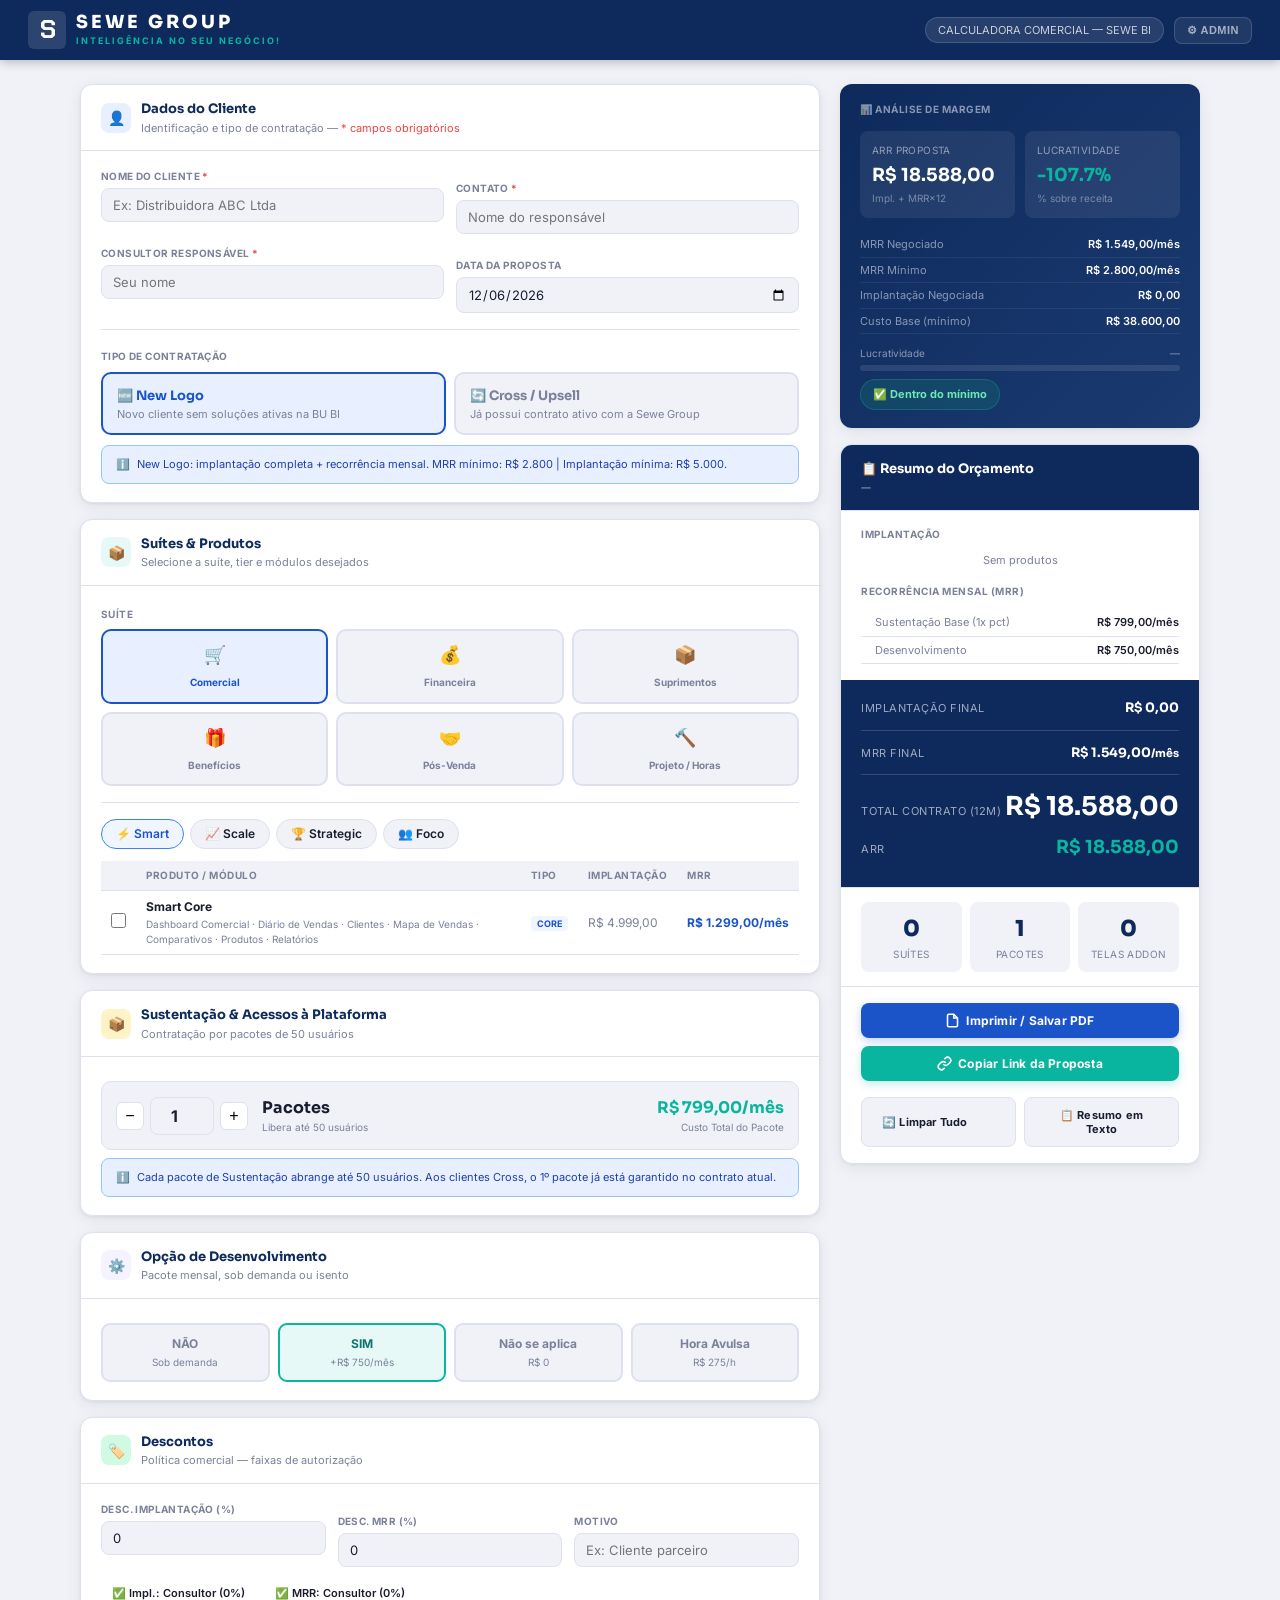
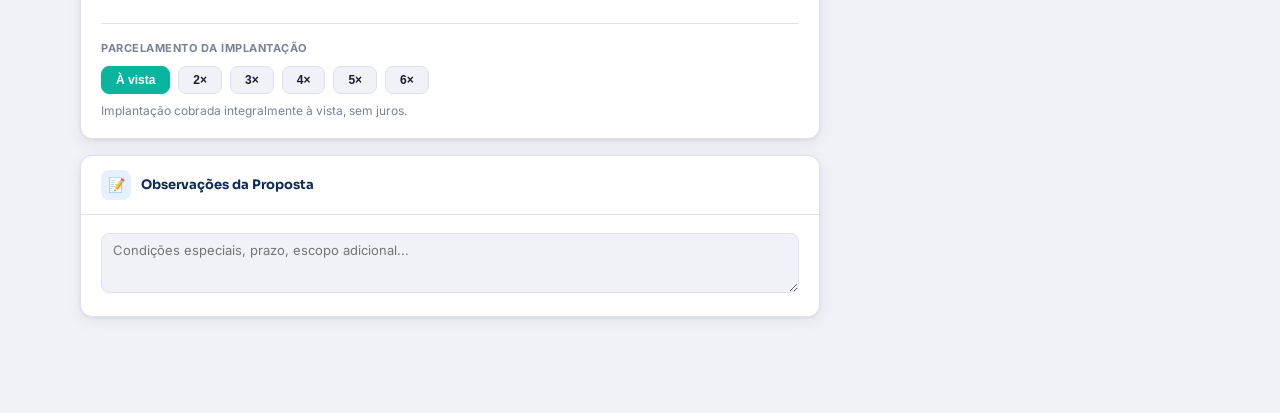
==== commit 4f43f0ee: "Update index.html" ====
--- a/index.html
+++ b/index.html
@@ -269,20 +269,25 @@
       <div class="neg-box"><div class="neg-num" id="neg-addons">0</div><div class="neg-lbl">Telas Addon</div></div>
     </div>
 
-    <div class="actions">
-      <button class="btn btn-primary" onclick="gerarPDF()" style="flex:1">
-        <svg width="13" height="13" viewBox="0 0 24 24" fill="none" stroke="currentColor" stroke-width="2.5"><path d="M14 2H6a2 2 0 0 0-2 2v16c0 1.1.9 2 2 2h12a2 2 0 0 0 2-2V8z"/><polyline points="14 2 14 8 20 8"/></svg>
-        Gerar Proposta PDF
+    <div class="actions" style="flex-direction: column;">
+      <button class="btn btn-primary" onclick="gerarPDF()" style="width: 100%; justify-content: center;">
+        <svg width="15" height="15" viewBox="0 0 24 24" fill="none" stroke="currentColor" stroke-width="2.5"><path d="M14 2H6a2 2 0 0 0-2 2v16c0 1.1.9 2 2 2h12a2 2 0 0 0 2-2V8z"/><polyline points="14 2 14 8 20 8"/></svg>
+        Imprimir / Salvar PDF
+      </button>
+      <button class="btn btn-teal" onclick="gerarLink()" id="btn-link" style="width: 100%; justify-content: center; background: #0ab5a0; box-shadow: 0 3px 10px rgba(10,181,160,.25);">
+        <svg width="15" height="15" viewBox="0 0 24 24" fill="none" stroke="currentColor" stroke-width="2.5"><path d="M10 13a5 5 0 0 0 7.54.54l3-3a5 5 0 0 0-7.07-7.07l-1.72 1.71"></path><path d="M14 11a5 5 0 0 0-7.54-.54l-3 3a5 5 0 0 0 7.07 7.07l1.71-1.71"></path></svg>
+        Copiar Link da Proposta
       </button>
     </div>
     <div class="actions" style="padding-top:0;border-top:none">
       <button class="btn btn-ghost" onclick="limpar()" style="flex:1;font-size:11px">🔄 Limpar Tudo</button>
-      <button class="btn btn-teal" onclick="copiar()" id="btn-copiar" style="flex:1;font-size:11px">📋 Copiar Resumo</button>
-    </div>
-  </div>
-
-</div></div></div><div id="admin-overlay" style="display:none;position:fixed;inset:0;z-index:9999;background:rgba(10,18,30,.85);backdrop-filter:blur(6px);align-items:center;justify-content:center">
-
+      <button class="btn btn-ghost" onclick="copiar()" id="btn-copiar" style="flex:1;font-size:11px">📋 Resumo em Texto</button>
+    </div>
+  </div>
+
+</div></div></div>
+
+<div id="admin-overlay" style="display:none;position:fixed;inset:0;z-index:9999;background:rgba(10,18,30,.85);backdrop-filter:blur(6px);align-items:center;justify-content:center">
   <div id="admin-login" style="background:#fff;border-radius:16px;padding:40px;width:360px;box-shadow:0 24px 80px rgba(0,0,0,.4)">
     <div style="text-align:center;margin-bottom:28px">
       <div style="font-family:'Chakra Petch',sans-serif;font-size:28px;font-weight:800;color:#0e2a5c;letter-spacing:2px">ADMIN</div>
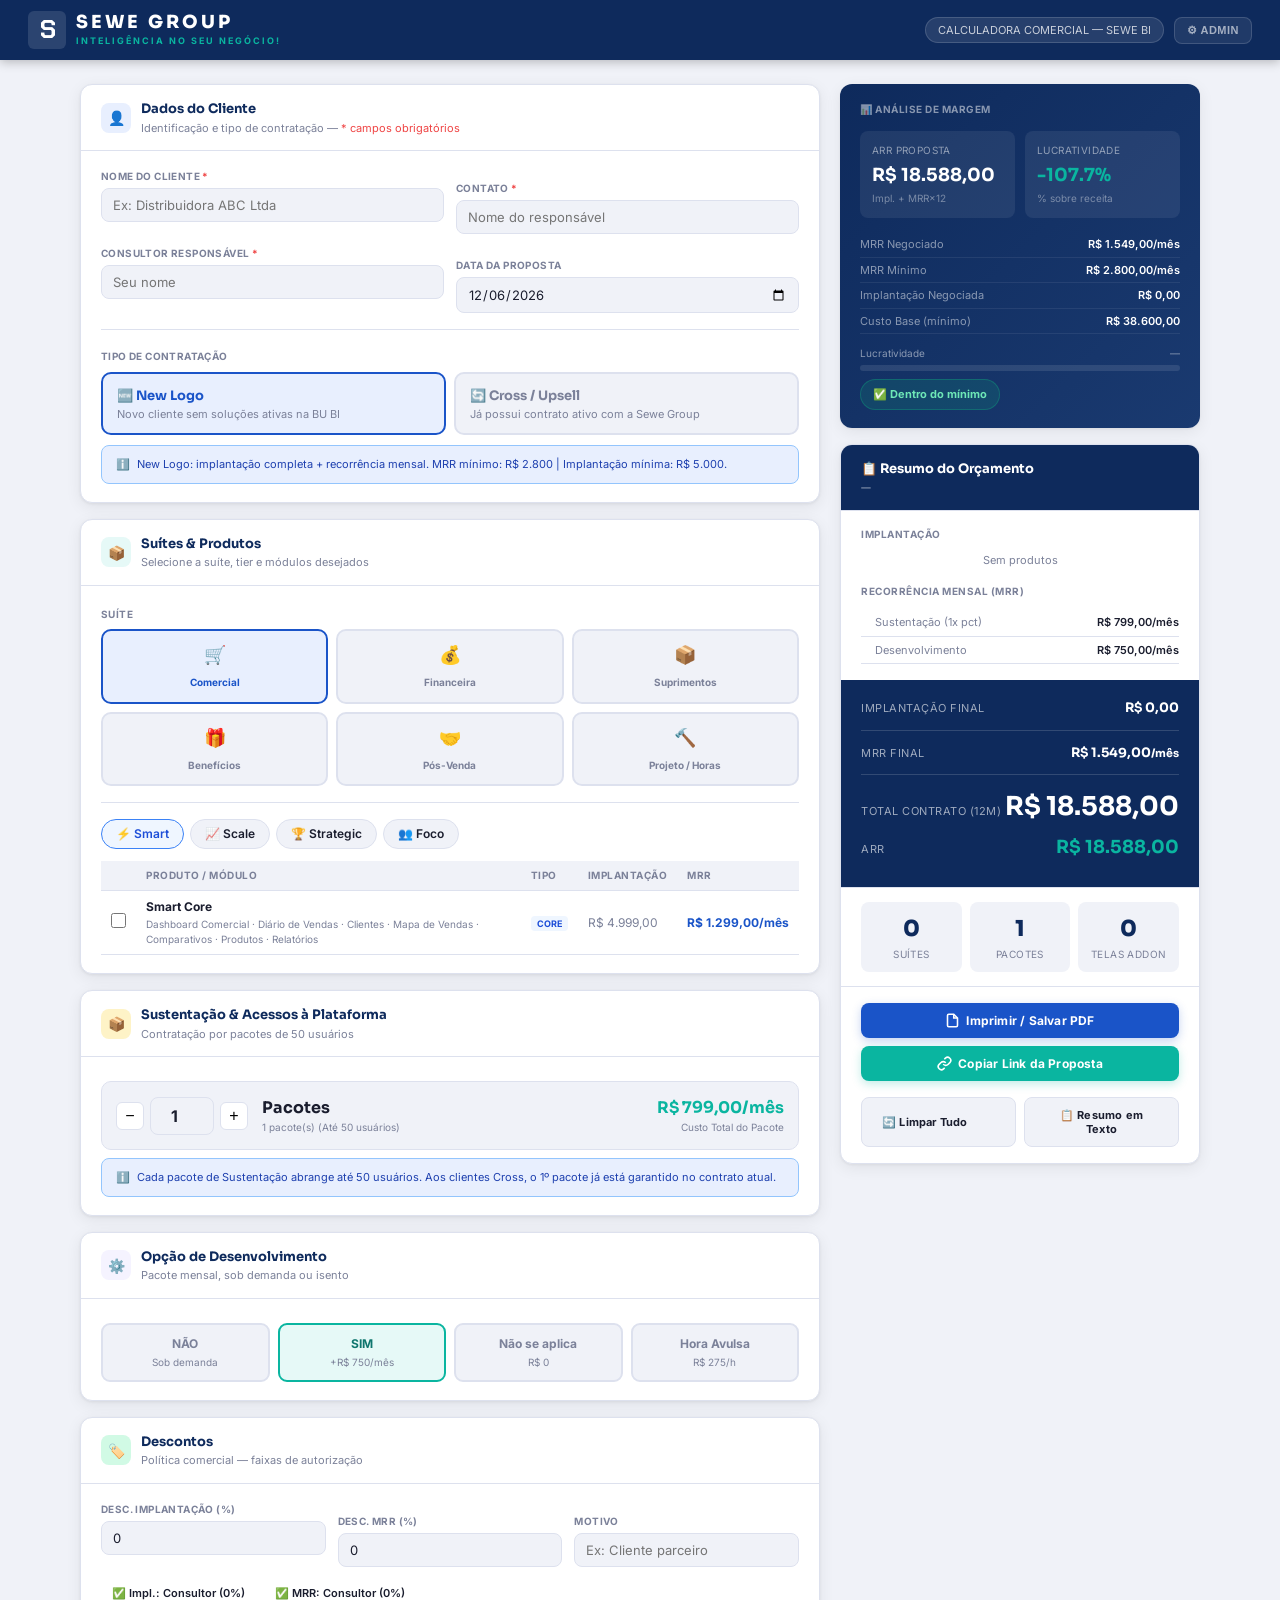
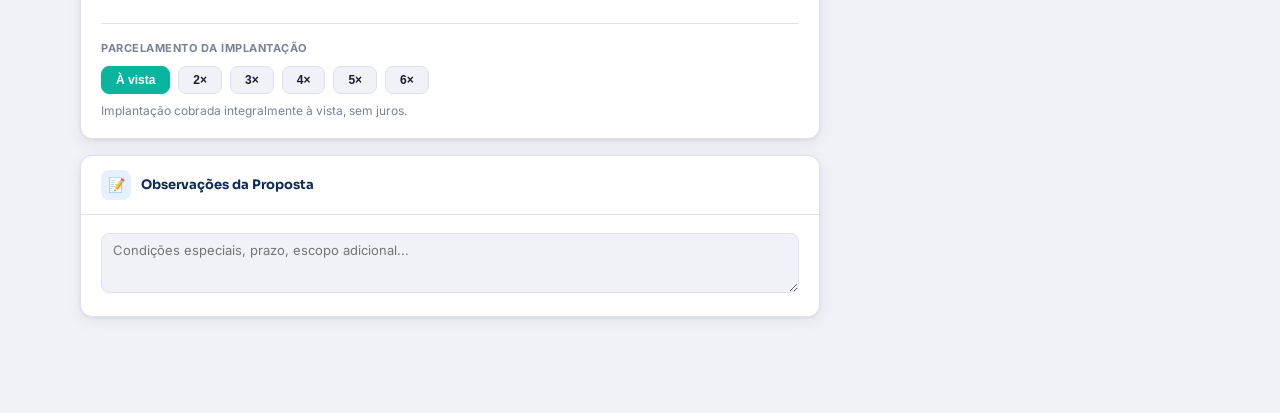
==== commit 10354f26: "Update index.html" ====
--- a/index.html
+++ b/index.html
@@ -125,7 +125,7 @@
       <div class="users-box">
         <div class="users-ctrl">
           <button class="ubtn" onclick="changeU(-1)">−</button>
-          <input type="number" id="uQty" value="1" min="1" max="99" oninput="calc()" title="Quantidade de Pacotes">
+          <input type="number" id="uQty" value="1" min="0" max="99" oninput="calc()" title="Quantidade de Pacotes">
           <button class="ubtn" onclick="changeU(1)">+</button>
         </div>
         <div class="u-unit">
@@ -159,6 +159,25 @@
     </div>
   </div>
 
+  <div class="card" id="upgrade-card" style="display:none">
+    <div class="ch"><div class="ci" style="background:var(--dlight);color:var(--danger)">🔄</div><div><div class="ct">Crédito de Upgrade / Soluções Atuais</div><div class="cs">Abatimento de valores para clientes da base (Cross/Upsell)</div></div></div>
+    <div class="cb">
+      <div class="field">
+        <label>Solução Atual do Cliente</label>
+        <input type="text" id="upgName" placeholder="Ex: Suíte Comercial - Smart" oninput="calc()">
+      </div>
+      <div class="g2" style="margin-top:12px">
+        <div class="field">
+          <label>Crédito de Implantação (R$)</label>
+          <input type="number" id="upgImpl" value="0" min="0" oninput="calc()">
+        </div>
+        <div class="field">
+          <label>Crédito de MRR (R$)</label>
+          <input type="number" id="upgMRR" value="0" min="0" oninput="calc()">
+        </div>
+      </div>
+    </div>
+  </div>
   <div class="card">
     <div class="ch"><div class="ci green">🏷️</div><div><div class="ct">Descontos</div><div class="cs">Política comercial — faixas de autorização</div></div></div>
     <div class="cb">
